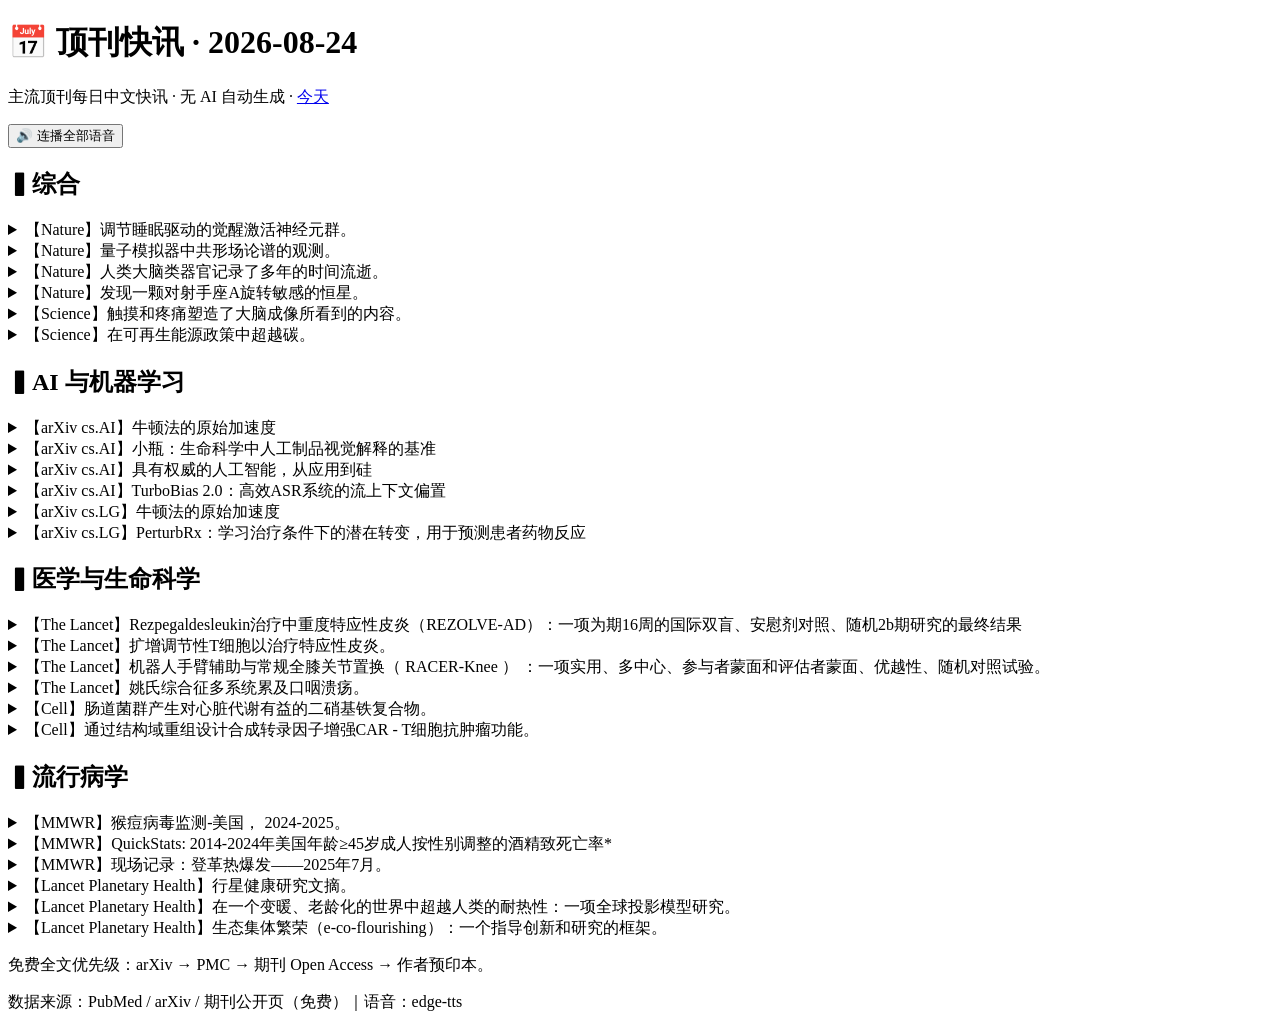
==== site/archive/2026-08-24.html @ e171ab95 "顶刊快讯 PWA：无 AI 自动生成器 + GitHub Actions 每日部署" ====
<!DOCTYPE html>
<html lang="zh-CN">
<head>
<meta charset="utf-8">
<meta name="viewport" content="width=device-width, initial-scale=1, viewport-fit=cover">
<title>顶刊快讯 · 2026-08-24</title>
<link rel="manifest" href="manifest.webmanifest">
<link rel="icon" href="icon-192.png">
<link rel="apple-touch-icon" href="icon-192.png">
<meta name="theme-color" content="#0f172a">
<link rel="stylesheet" href="styles.css">
</head>
<body>
<header>
<h1>📅 顶刊快讯 · 2026-08-24</h1>
<p class="sub">主流顶刊每日中文快讯 · 无 AI 自动生成 · <a href="index.html">今天</a></p>
<button id="playAll">🔊 连播全部语音</button>
</header>
<main>
<h2>▍综合</h2>
<details>
<summary>【Nature】调节睡眠驱动的觉醒激活神经元群。</summary>
<div class="body">
<p class="abs">长时间的清醒会增加睡眠动力，通常会通过增加睡眠来补偿</p>
<p class="link">原文：<a href="https://pubmed.ncbi.nlm.nih.gov/42618797/" target="_blank" rel="noopener">https://pubmed.ncbi.nlm.nih.gov/42618797/</a></p>
<audio controls preload="none" src="audio/1.mp3"></audio><button class="play" data-audio="audio/1.mp3">▶ 朗读本条</button>
</div>
</details>
<details>
<summary>【Nature】量子模拟器中共形场论谱的观测。</summary>
<div class="body">
<p class="abs">共形场理论（CFTs）在高能物理中占有重要地位</p>
<p class="link">原文：<a href="https://pubmed.ncbi.nlm.nih.gov/42618796/" target="_blank" rel="noopener">https://pubmed.ncbi.nlm.nih.gov/42618796/</a></p>
<audio controls preload="none" src="audio/2.mp3"></audio><button class="play" data-audio="audio/2.mp3">▶ 朗读本条</button>
</div>
</details>
<details>
<summary>【Nature】人类大脑类器官记录了多年的时间流逝。</summary>
<div class="body">
<p class="abs">人类大脑的发育和成熟经历了一段异常漫长的时间，跨度将近20年。控制人类出生后大脑发育的物种特异性方面的过程很难在动物模型中研究</p>
<p class="link">原文：<a href="https://pubmed.ncbi.nlm.nih.gov/42618795/" target="_blank" rel="noopener">https://pubmed.ncbi.nlm.nih.gov/42618795/</a></p>
<audio controls preload="none" src="audio/3.mp3"></audio><button class="play" data-audio="audio/3.mp3">▶ 朗读本条</button>
</div>
</details>
<details>
<summary>【Nature】发现一颗对射手座A旋转敏感的恒星。</summary>
<div class="body">
<p class="abs">射手座A * （ Sgr A * ）位于银河系中心，是最近的大质量黑洞</p>
<p class="link">原文：<a href="https://pubmed.ncbi.nlm.nih.gov/42618794/" target="_blank" rel="noopener">https://pubmed.ncbi.nlm.nih.gov/42618794/</a></p>
<audio controls preload="none" src="audio/4.mp3"></audio><button class="play" data-audio="audio/4.mp3">▶ 朗读本条</button>
</div>
</details>
<details>
<summary>【Science】触摸和疼痛塑造了大脑成像所看到的内容。</summary>
<div class="body">
<p class="abs">感官输入会影响不同的血管网络，影响脑部扫描的精度。</p>
<p class="link">原文：<a href="https://pubmed.ncbi.nlm.nih.gov/42623482/" target="_blank" rel="noopener">https://pubmed.ncbi.nlm.nih.gov/42623482/</a></p>
<audio controls preload="none" src="audio/5.mp3"></audio><button class="play" data-audio="audio/5.mp3">▶ 朗读本条</button>
</div>
</details>
<details>
<summary>【Science】在可再生能源政策中超越碳。</summary>
<div class="body">
<p class="abs">中国政策驱动的太阳能扩张表明，为什么气候政策评估应该考虑生物多样性的影响。</p>
<p class="link">原文：<a href="https://pubmed.ncbi.nlm.nih.gov/42623481/" target="_blank" rel="noopener">https://pubmed.ncbi.nlm.nih.gov/42623481/</a></p>
<audio controls preload="none" src="audio/6.mp3"></audio><button class="play" data-audio="audio/6.mp3">▶ 朗读本条</button>
</div>
</details>
<h2>▍AI 与机器学习</h2>
<details>
<summary>【arXiv cs.AI】牛顿法的原始加速度</summary>
<div class="body">
<p class="abs">提出了一种新的Lipschitz连续Hessian凸函数最小化的直接加速牛顿法。该算法只使用原始变量，每次迭代只执行一次线性求解。通过简单的预定参数选择，实现了函数残差的全局收敛速率为$O(1/k^3)$。据我们所知，这是该问题类实现此速率的第一个二阶方法，而每次迭代仅依赖一个线性系统解（不解决辅助非线性正则化子问题，如三次正则化，执行非线性参数搜索，或使用对偶超梯度修正）。我们的方法可以在保持快速全局速率的同时，使用非精确线性系统解算器以无hessian方式实现。我们通过布雷格曼进一步将我们的构造扩展到任意几何</p>
<p class="link">原文：<a href="https://arxiv.org/abs/2608.21359v1" target="_blank" rel="noopener">https://arxiv.org/abs/2608.21359v1</a></p>
<audio controls preload="none" src="audio/7.mp3"></audio><button class="play" data-audio="audio/7.mp3">▶ 朗读本条</button>
</div>
</details>
<details>
<summary>【arXiv cs.AI】小瓶：生命科学中人工制品视觉解释的基准</summary>
<div class="body">
<p class="abs">在专业的生命科学工作流程中，科学家通常会解释视觉工件（凝胶印迹、显微镜图像、质粒图、流式细胞仪图、分子结构等），以告知研究决策。我们介绍了VIALS，这是一个具有161个这样的解释任务的视觉问答基准，涵盖了生物技术行业中整个实验工作流程中检查的工件类型（而不是出版物和教科书中的抛光数字）。虽然前沿视觉语言模型现在可以流利地描述自然图像，但我们发现它们无法准确地解释这些科学图像，这反映了领域知识和特定领域视觉推理能力的局限性。相比之下，具有相关领域专业知识的科学家发现这些视觉解释任务很简单。不能类似地解释这些图像的人工智能将受到限制</p>
<p class="link">原文：<a href="https://arxiv.org/abs/2608.21357v1" target="_blank" rel="noopener">https://arxiv.org/abs/2608.21357v1</a></p>
<audio controls preload="none" src="audio/8.mp3"></audio><button class="play" data-audio="audio/8.mp3">▶ 朗读本条</button>
</div>
</details>
<details>
<summary>【arXiv cs.AI】具有权威的人工智能，从应用到硅</summary>
<div class="body">
<p class="abs">For sixty years, machine verification has been a major cost overhead, affordable only for exceptional artifacts. Here we report that generative AI inverts this relationship: at AI speed, machine verification is not only economical but essential to productivity --- it is the incorruptible referee that lets one person safely direct autonomous machine work at scale. In five weeks, one researcher on consumer AI subscriptions directed a small fleet of AI agents from application code, through a verified compiler and executive, to a RISC-V processor taped out on a community silicon shuttle; no proof passed through human review, and no RTL was written by a human. The working discipline --- the Salt method --- rests on a proof kernel no hallucinated proof can pass: mathematical claims travel between agents as kernel-checked artifacts, and human attention is reserved for statements, designs, and r</p>
<p class="link">原文：<a href="https://arxiv.org/abs/2608.21356v1" target="_blank" rel="noopener">https://arxiv.org/abs/2608.21356v1</a></p>
<audio controls preload="none" src="audio/9.mp3"></audio><button class="play" data-audio="audio/9.mp3">▶ 朗读本条</button>
</div>
</details>
<details>
<summary>【arXiv cs.AI】TurboBias 2.0：高效ASR系统的流上下文偏置</summary>
<div class="body">
<p class="abs">上下文化对于生产自动语音识别（ASR）系统至关重要，在这种系统中，必须在严格的延迟限制下准确识别用户提供的短语。尽管许多上下文偏置方法提高了识别精度，但它们通常不能满足现代生产ASR系统的实际需求：流推理、高效的批处理解码、用户特定的上下文列表和低运行时开销。我们提出了TurboBias 2.0，这是一个面向生产的框架，用于在基于传感器的ASR系统中进行有效的相位提升。该框架通过不区分大小写的增强图和逐流批处理解码扩展了gpu加速的TurboBias，允许批处理中的每个话语使用独立的上下文偏置配置。这可以为多个同时使用的用户提供个性化的上下文偏差，而无需共享或混合他们的上下文列表。的propo</p>
<p class="link">原文：<a href="https://arxiv.org/abs/2608.21343v1" target="_blank" rel="noopener">https://arxiv.org/abs/2608.21343v1</a></p>
<audio controls preload="none" src="audio/10.mp3"></audio><button class="play" data-audio="audio/10.mp3">▶ 朗读本条</button>
</div>
</details>
<details>
<summary>【arXiv cs.LG】牛顿法的原始加速度</summary>
<div class="body">
<p class="abs">提出了一种新的Lipschitz连续Hessian凸函数最小化的直接加速牛顿法。该算法只使用原始变量，每次迭代只执行一次线性求解。通过简单的预定参数选择，实现了函数残差的全局收敛速率为$O(1/k^3)$。据我们所知，这是该问题类实现此速率的第一个二阶方法，而每次迭代仅依赖一个线性系统解（不解决辅助非线性正则化子问题，如三次正则化，执行非线性参数搜索，或使用对偶超梯度修正）。我们的方法可以在保持快速全局速率的同时，使用非精确线性系统解算器以无hessian方式实现。我们通过布雷格曼进一步将我们的构造扩展到任意几何</p>
<p class="link">原文：<a href="https://arxiv.org/abs/2608.21359v1" target="_blank" rel="noopener">https://arxiv.org/abs/2608.21359v1</a></p>
<audio controls preload="none" src="audio/11.mp3"></audio><button class="play" data-audio="audio/11.mp3">▶ 朗读本条</button>
</div>
</details>
<details>
<summary>【arXiv cs.LG】PerturbRx：学习治疗条件下的潜在转变，用于预测患者药物反应</summary>
<div class="body">
<p class="abs">缺乏数据和肿瘤异质性限制了患者水平的癌症治疗反应预测。现有的方法通过预处理分子谱和药物表征来预测反应，而没有明确地模拟治疗下预期的分子变化。我们提出了PerturbRx，这是一个治疗条件表征学习框架，可以学习干预诱导的潜在转变，并将其用作患者-药物反应特征。PerturbRx从环境匹配但细胞不配对的对照和处理的单细胞群体中训练药物和剂量条件转换预测器，然后冻结并将预测器转移到预处理患者资料中，而无需治疗后测量。这种转变与患者和药物表征相结合，以预测反应。在TCGA和患者来源的异种移植物基准中，PerturbRx达到了最强的聚合率</p>
<p class="link">原文：<a href="https://arxiv.org/abs/2608.21349v1" target="_blank" rel="noopener">https://arxiv.org/abs/2608.21349v1</a></p>
<audio controls preload="none" src="audio/12.mp3"></audio><button class="play" data-audio="audio/12.mp3">▶ 朗读本条</button>
</div>
</details>
<h2>▍医学与生命科学</h2>
<details>
<summary>【The Lancet】Rezpegaldesleukin治疗中重度特应性皮炎（REZOLVE-AD）：一项为期16周的国际双盲、安慰剂对照、随机2b期研究的最终结果</summary>
<div class="body">
<p class="abs">Rezpegaldesleukin是一种白细胞介素-2受体激动剂，可选择性地扩展和增强调节性T细胞（Tregs）的功能，为自身免疫性和炎症性疾病（如特应性皮炎）提供了一种新的治疗方法。我们的目的是比较rezpegaldesleukin和安慰剂对未接受生物治疗的中度至重度特应性皮炎患者的疗效和安全性分析。REZOLVE-AD是一项2b期、随机、双盲、安慰剂对照研究，在10个国家（澳大利亚、保加利亚、加拿大、克罗地亚、捷克、德国、匈牙利、波兰、西班牙和美国）的107个社区研究中心或医院进行。符合条件的患者是在入组前至少12个月确诊患有特应性皮炎（美国皮肤病学会共识标准）的成年人（18岁或以上），并伴有中度至重度疾病活动</p>
<p class="link">原文：<a href="https://pubmed.ncbi.nlm.nih.gov/42628554/" target="_blank" rel="noopener">https://pubmed.ncbi.nlm.nih.gov/42628554/</a></p>
<audio controls preload="none" src="audio/13.mp3"></audio><button class="play" data-audio="audio/13.mp3">▶ 朗读本条</button>
</div>
</details>
<details>
<summary>【The Lancet】扩增调节性T细胞以治疗特应性皮炎。</summary>
<div class="body">

<p class="link">原文：<a href="https://pubmed.ncbi.nlm.nih.gov/42628553/" target="_blank" rel="noopener">https://pubmed.ncbi.nlm.nih.gov/42628553/</a></p>
<audio controls preload="none" src="audio/14.mp3"></audio><button class="play" data-audio="audio/14.mp3">▶ 朗读本条</button>
</div>
</details>
<details>
<summary>【The Lancet】机器人手臂辅助与常规全膝关节置换（ RACER-Knee ） ：一项实用、多中心、参与者蒙面和评估者蒙面、优越性、随机对照试验。</summary>
<div class="body">
<p class="abs">Robotic systems are being increasingly used to assist with total knee replacement (TKR). Whether robotic systems improve outcomes after TKR is uncertain. We aimed to ascertain the clinical efficacy and cost-effectiveness of the Mako robotic-arm system compared with conventional instruments for TKR. We conducted a participant-masked and assessor-masked pragmatic, superiority, randomised controlled trial at ten hospitals in Great Britain involving 33 surgeons. Patients with advanced knee osteoarthritis underwent TKR with conventional instruments (cTKR) or with the Mako robotic-arm-assisted system (rTKR). Key exclusion criteria were inflammatory arthropathy, previous fracture, or the need for complex implants. Participants were randomly assigned (1:1) through a remote computer system using minimisation by age, BMI, centre, surgeon, and primary knee compartment involved. Participants and ass</p>
<p class="link">原文：<a href="https://pubmed.ncbi.nlm.nih.gov/42624811/" target="_blank" rel="noopener">https://pubmed.ncbi.nlm.nih.gov/42624811/</a></p>
<audio controls preload="none" src="audio/15.mp3"></audio><button class="play" data-audio="audio/15.mp3">▶ 朗读本条</button>
</div>
</details>
<details>
<summary>【The Lancet】姚氏综合征多系统累及口咽溃疡。</summary>
<div class="body">

<p class="link">原文：<a href="https://pubmed.ncbi.nlm.nih.gov/42624807/" target="_blank" rel="noopener">https://pubmed.ncbi.nlm.nih.gov/42624807/</a></p>
<audio controls preload="none" src="audio/16.mp3"></audio><button class="play" data-audio="audio/16.mp3">▶ 朗读本条</button>
</div>
</details>
<details>
<summary>【Cell】肠道菌群产生对心脏代谢有益的二硝基铁复合物。</summary>
<div class="body">
<p class="abs">肠道细菌影响宿主生理，但其潜在机制尚不完全清楚。我们确定了肠道微生物将无机硝酸盐和非血红素铁转化为可移动的生物活性二硝基铁复合物（dnic）的途径，这些复合物分布在全身并影响宿主的代谢。电子顺磁共振检测常规而非无菌小鼠组织中的dnic。小鼠和人类的粪便以及大肠杆菌都能从硝酸盐和柠檬酸铁中产生dnic，而缺乏硝酸盐还原酶的突变体则不能。在西方饮食喂养的小鼠中，添加硝酸盐+柠檬酸铁或合成DNIC可增加组织DNIC水平并改善心脏代谢功能障碍。此外，在HepG2细胞和人肝细胞球状体中，DNIC可减少脂肪酸诱导的脂肪变性。DNIC的生物活性由Fe（NO）介导。</p>
<p class="link">原文：<a href="https://pubmed.ncbi.nlm.nih.gov/42617596/" target="_blank" rel="noopener">https://pubmed.ncbi.nlm.nih.gov/42617596/</a></p>
<audio controls preload="none" src="audio/17.mp3"></audio><button class="play" data-audio="audio/17.mp3">▶ 朗读本条</button>
</div>
</details>
<details>
<summary>【Cell】通过结构域重组设计合成转录因子增强CAR - T细胞抗肿瘤功能。</summary>
<div class="body">
<p class="abs">人类蛋白质编码基因是通过祖先基因的结构域重排而进化的。我们开发了一种可扩展的、进化指导的方法，从蛋白质家族的组成域组装新基因，称为DESynR（通过合成和重组的结构域工程）基因。在原代人T细胞中，DESynR激活蛋白-1 （AP-1）转录因子（TFs）在体外和体内抗肿瘤试验中的表现明显优于天然AP-1 TFs。DESynR AP-1 TFs诱导广泛的转录和表观遗传重编程，并建立非自然T细胞状态，优化耗竭、效应和细胞毒性功能以及持久性的特征——有时从不同的细胞类型中选择基因模块。重编程主要是由已建立的ap -1结合调控元件的差异调控驱动的，而不是唯一的结合。最后，我们筛选DESynR红母细胞tran</p>
<p class="link">原文：<a href="https://pubmed.ncbi.nlm.nih.gov/42617595/" target="_blank" rel="noopener">https://pubmed.ncbi.nlm.nih.gov/42617595/</a></p>
<audio controls preload="none" src="audio/18.mp3"></audio><button class="play" data-audio="audio/18.mp3">▶ 朗读本条</button>
</div>
</details>
<h2>▍流行病学</h2>
<details>
<summary>【MMWR】猴痘病毒监测-美国， 2024-2025。</summary>
<div class="body">
<p class="abs">Since the onset of a global outbreak of monkeypox virus (MPXV) infections in 2022, cases have declined substantially in the United States; however, ongoing low-level transmission has persisted. To assess trends in cases of MPXV infection in the United States during 2024-2025, investigators analyzed data from the One CDC Data Platform and the National Notifiable Diseases Surveillance System. In 2024, a total of 2,803 cases of MPXV infection were reported in the United States, including one travel-associated clade Ib case. In 2025, a total of 2,519 cases were reported, including 10 clade Ib cases. The number of reported cases of MPXV infection during September-October 2025 was double that during the same period in 2024, although cases returned to background levels by the end of December 2025. Demographic characteristics of patients with MPXV infections, including distributions by sex, race</p>
<p class="link">原文：<a href="https://pubmed.ncbi.nlm.nih.gov/42623297/" target="_blank" rel="noopener">https://pubmed.ncbi.nlm.nih.gov/42623297/</a></p>
<audio controls preload="none" src="audio/19.mp3"></audio><button class="play" data-audio="audio/19.mp3">▶ 朗读本条</button>
</div>
</details>
<details>
<summary>【MMWR】QuickStats: 2014-2024年美国年龄≥45岁成人按性别调整的酒精致死亡率*</summary>
<div class="body">

<p class="link">原文：<a href="https://pubmed.ncbi.nlm.nih.gov/42623290/" target="_blank" rel="noopener">https://pubmed.ncbi.nlm.nih.gov/42623290/</a></p>
<audio controls preload="none" src="audio/20.mp3"></audio><button class="play" data-audio="audio/20.mp3">▶ 朗读本条</button>
</div>
</details>
<details>
<summary>【MMWR】现场记录：登革热爆发——2025年7月。</summary>
<div class="body">

<p class="link">原文：<a href="https://pubmed.ncbi.nlm.nih.gov/42623287/" target="_blank" rel="noopener">https://pubmed.ncbi.nlm.nih.gov/42623287/</a></p>
<audio controls preload="none" src="audio/21.mp3"></audio><button class="play" data-audio="audio/21.mp3">▶ 朗读本条</button>
</div>
</details>
<details>
<summary>【Lancet Planetary Health】行星健康研究文摘。</summary>
<div class="body">

<p class="link">原文：<a href="https://pubmed.ncbi.nlm.nih.gov/42624812/" target="_blank" rel="noopener">https://pubmed.ncbi.nlm.nih.gov/42624812/</a></p>
<audio controls preload="none" src="audio/22.mp3"></audio><button class="play" data-audio="audio/22.mp3">▶ 朗读本条</button>
</div>
</details>
<details>
<summary>【Lancet Planetary Health】在一个变暖、老龄化的世界中超越人类的耐热性：一项全球投影模型研究。</summary>
<div class="body">
<p class="abs">在一个不断变暖的世界里，了解人类耐热极限将在何时、何地以及在多大程度上被突破变得越来越重要。以前的预测将健康年轻人的热量限制适用于所有年龄组，忽视了老年人更大的脆弱性。随着全球人口老龄化，这种疏忽可能会严重低估未来的高温风险。在这项研究中，我们的目的是研究年龄特异性耐热性在多大程度上改变了热极限超出的全球预测。我们将实验得出的年轻人（18-39岁）、中年人（40-59岁）和老年人（≥60岁）的热量限制与气候预测和年龄分层人口预测相结合，以评估在高于工业化前水平的1-4°C全球变暖下，这些限制可能在何处以及在多大程度上被打破。气候预测包括偏差校正</p>
<p class="link">原文：<a href="https://pubmed.ncbi.nlm.nih.gov/42607702/" target="_blank" rel="noopener">https://pubmed.ncbi.nlm.nih.gov/42607702/</a></p>
<audio controls preload="none" src="audio/23.mp3"></audio><button class="play" data-audio="audio/23.mp3">▶ 朗读本条</button>
</div>
</details>
<details>
<summary>【Lancet Planetary Health】生态集体繁荣（e-co-flourishing）：一个指导创新和研究的框架。</summary>
<div class="body">
<p class="abs">Converging ecological and social crises have exposed the limits of prevailing models of human progress, highlighting the need for more inclusive and interdisciplinary approaches to advancing wellbeing and flourishing across human and non-human life. In this Personal View, we propose an ecological-collective-flourishing (e-co-flourishing) approach, whereby one's own human flourishing is pursued along with that of natural ecosystems and their collective and individual constituents. We offer a heuristic translational framework that includes a methodological approach; guiding principles; and proposed programme theory in terms of hypothesised outcomes, pathways of change (mechanisms), key contextual factors (moderators), and intervention characteristics. This framework aims to bridge theory to real-world applications of e-co-flourishing interventions that are effective, scalable, and promote </p>
<p class="link">原文：<a href="https://pubmed.ncbi.nlm.nih.gov/42526478/" target="_blank" rel="noopener">https://pubmed.ncbi.nlm.nih.gov/42526478/</a></p>
<audio controls preload="none" src="audio/24.mp3"></audio><button class="play" data-audio="audio/24.mp3">▶ 朗读本条</button>
</div>
</details>

</main>
<footer>
<p>免费全文优先级：arXiv → PMC → 期刊 Open Access → 作者预印本。</p>
<p>数据来源：PubMed / arXiv / 期刊公开页（免费）｜语音：edge-tts</p>
</footer>
<script src="app.js"></script>
</body>
</html>
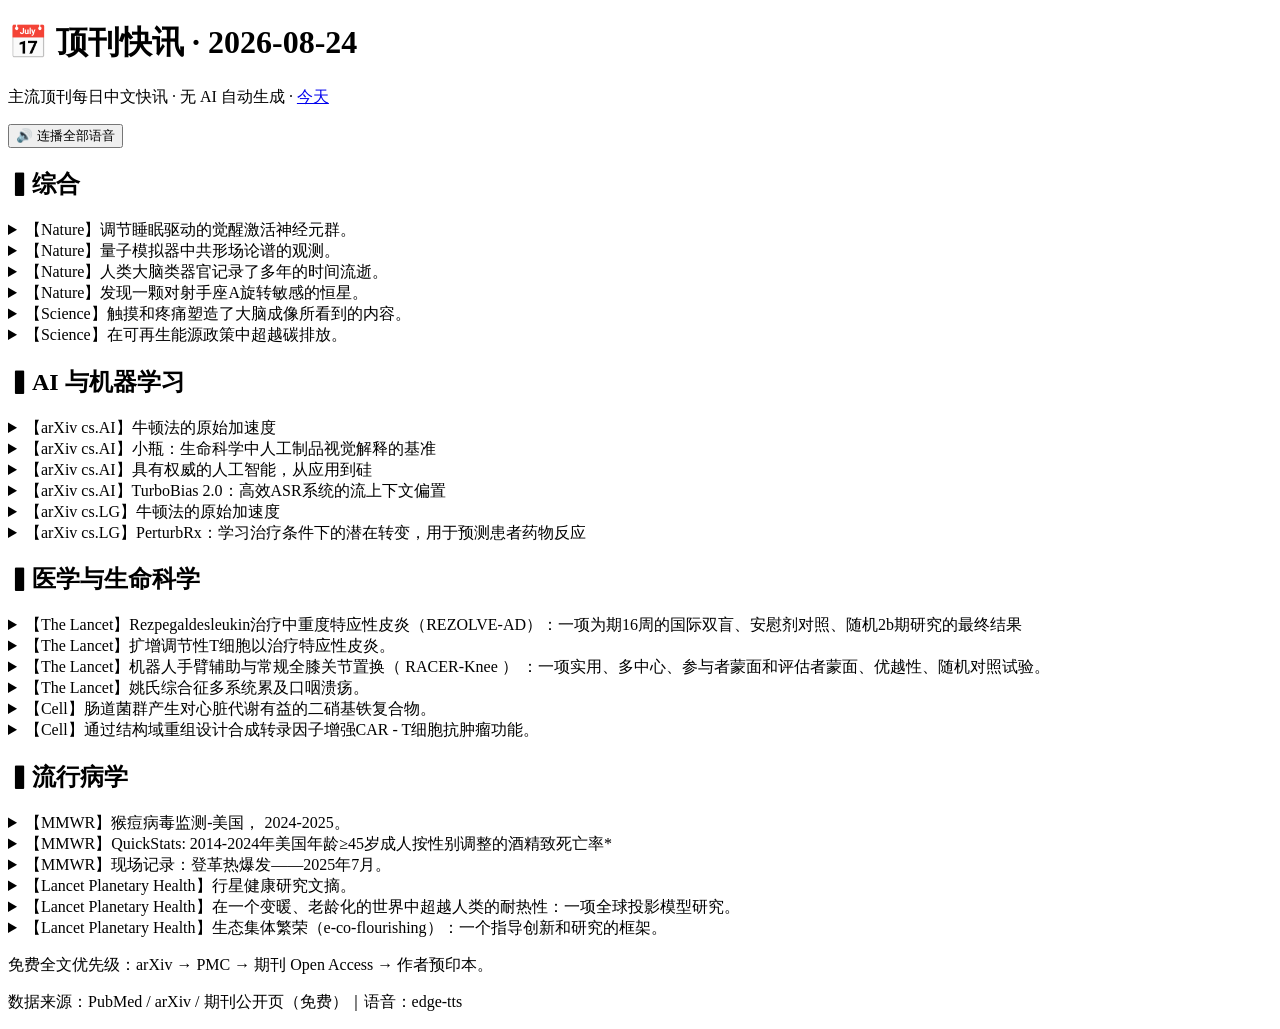
==== commit 7133448a: "修复：音频路径缺少日期子目录导致播放器 404；archive 页路径适配" ====
--- a/site/archive/2026-08-24.html
+++ b/site/archive/2026-08-24.html
@@ -13,7 +13,7 @@
 <body>
 <header>
 <h1>📅 顶刊快讯 · 2026-08-24</h1>
-<p class="sub">主流顶刊每日中文快讯 · 无 AI 自动生成 · <a href="index.html">今天</a></p>
+<p class="sub">主流顶刊每日中文快讯 · 无 AI 自动生成 · <a href="../index.html">今天</a></p>
 <button id="playAll">🔊 连播全部语音</button>
 </header>
 <main>
@@ -23,7 +23,7 @@
 <div class="body">
 <p class="abs">长时间的清醒会增加睡眠动力，通常会通过增加睡眠来补偿</p>
 <p class="link">原文：<a href="https://pubmed.ncbi.nlm.nih.gov/42618797/" target="_blank" rel="noopener">https://pubmed.ncbi.nlm.nih.gov/42618797/</a></p>
-<audio controls preload="none" src="audio/1.mp3"></audio><button class="play" data-audio="audio/1.mp3">▶ 朗读本条</button>
+<audio controls preload="none" src="../audio/2026-08-24/1.mp3"></audio><button class="play" data-audio="../audio/2026-08-24/1.mp3">▶ 朗读本条</button>
 </div>
 </details>
 <details>
@@ -31,7 +31,7 @@
 <div class="body">
 <p class="abs">共形场理论（CFTs）在高能物理中占有重要地位</p>
 <p class="link">原文：<a href="https://pubmed.ncbi.nlm.nih.gov/42618796/" target="_blank" rel="noopener">https://pubmed.ncbi.nlm.nih.gov/42618796/</a></p>
-<audio controls preload="none" src="audio/2.mp3"></audio><button class="play" data-audio="audio/2.mp3">▶ 朗读本条</button>
+<audio controls preload="none" src="../audio/2026-08-24/2.mp3"></audio><button class="play" data-audio="../audio/2026-08-24/2.mp3">▶ 朗读本条</button>
 </div>
 </details>
 <details>
@@ -39,7 +39,7 @@
 <div class="body">
 <p class="abs">人类大脑的发育和成熟经历了一段异常漫长的时间，跨度将近20年。控制人类出生后大脑发育的物种特异性方面的过程很难在动物模型中研究</p>
 <p class="link">原文：<a href="https://pubmed.ncbi.nlm.nih.gov/42618795/" target="_blank" rel="noopener">https://pubmed.ncbi.nlm.nih.gov/42618795/</a></p>
-<audio controls preload="none" src="audio/3.mp3"></audio><button class="play" data-audio="audio/3.mp3">▶ 朗读本条</button>
+<audio controls preload="none" src="../audio/2026-08-24/3.mp3"></audio><button class="play" data-audio="../audio/2026-08-24/3.mp3">▶ 朗读本条</button>
 </div>
 </details>
 <details>
@@ -47,7 +47,7 @@
 <div class="body">
 <p class="abs">射手座A * （ Sgr A * ）位于银河系中心，是最近的大质量黑洞</p>
 <p class="link">原文：<a href="https://pubmed.ncbi.nlm.nih.gov/42618794/" target="_blank" rel="noopener">https://pubmed.ncbi.nlm.nih.gov/42618794/</a></p>
-<audio controls preload="none" src="audio/4.mp3"></audio><button class="play" data-audio="audio/4.mp3">▶ 朗读本条</button>
+<audio controls preload="none" src="../audio/2026-08-24/4.mp3"></audio><button class="play" data-audio="../audio/2026-08-24/4.mp3">▶ 朗读本条</button>
 </div>
 </details>
 <details>
@@ -55,15 +55,15 @@
 <div class="body">
 <p class="abs">感官输入会影响不同的血管网络，影响脑部扫描的精度。</p>
 <p class="link">原文：<a href="https://pubmed.ncbi.nlm.nih.gov/42623482/" target="_blank" rel="noopener">https://pubmed.ncbi.nlm.nih.gov/42623482/</a></p>
-<audio controls preload="none" src="audio/5.mp3"></audio><button class="play" data-audio="audio/5.mp3">▶ 朗读本条</button>
-</div>
-</details>
-<details>
-<summary>【Science】在可再生能源政策中超越碳。</summary>
+<audio controls preload="none" src="../audio/2026-08-24/5.mp3"></audio><button class="play" data-audio="../audio/2026-08-24/5.mp3">▶ 朗读本条</button>
+</div>
+</details>
+<details>
+<summary>【Science】在可再生能源政策中超越碳排放。</summary>
 <div class="body">
 <p class="abs">中国政策驱动的太阳能扩张表明，为什么气候政策评估应该考虑生物多样性的影响。</p>
 <p class="link">原文：<a href="https://pubmed.ncbi.nlm.nih.gov/42623481/" target="_blank" rel="noopener">https://pubmed.ncbi.nlm.nih.gov/42623481/</a></p>
-<audio controls preload="none" src="audio/6.mp3"></audio><button class="play" data-audio="audio/6.mp3">▶ 朗读本条</button>
+<audio controls preload="none" src="../audio/2026-08-24/6.mp3"></audio><button class="play" data-audio="../audio/2026-08-24/6.mp3">▶ 朗读本条</button>
 </div>
 </details>
 <h2>▍AI 与机器学习</h2>
@@ -72,7 +72,7 @@
 <div class="body">
 <p class="abs">提出了一种新的Lipschitz连续Hessian凸函数最小化的直接加速牛顿法。该算法只使用原始变量，每次迭代只执行一次线性求解。通过简单的预定参数选择，实现了函数残差的全局收敛速率为$O(1/k^3)$。据我们所知，这是该问题类实现此速率的第一个二阶方法，而每次迭代仅依赖一个线性系统解（不解决辅助非线性正则化子问题，如三次正则化，执行非线性参数搜索，或使用对偶超梯度修正）。我们的方法可以在保持快速全局速率的同时，使用非精确线性系统解算器以无hessian方式实现。我们通过布雷格曼进一步将我们的构造扩展到任意几何</p>
 <p class="link">原文：<a href="https://arxiv.org/abs/2608.21359v1" target="_blank" rel="noopener">https://arxiv.org/abs/2608.21359v1</a></p>
-<audio controls preload="none" src="audio/7.mp3"></audio><button class="play" data-audio="audio/7.mp3">▶ 朗读本条</button>
+<audio controls preload="none" src="../audio/2026-08-24/7.mp3"></audio><button class="play" data-audio="../audio/2026-08-24/7.mp3">▶ 朗读本条</button>
 </div>
 </details>
 <details>
@@ -80,7 +80,7 @@
 <div class="body">
 <p class="abs">在专业的生命科学工作流程中，科学家通常会解释视觉工件（凝胶印迹、显微镜图像、质粒图、流式细胞仪图、分子结构等），以告知研究决策。我们介绍了VIALS，这是一个具有161个这样的解释任务的视觉问答基准，涵盖了生物技术行业中整个实验工作流程中检查的工件类型（而不是出版物和教科书中的抛光数字）。虽然前沿视觉语言模型现在可以流利地描述自然图像，但我们发现它们无法准确地解释这些科学图像，这反映了领域知识和特定领域视觉推理能力的局限性。相比之下，具有相关领域专业知识的科学家发现这些视觉解释任务很简单。不能类似地解释这些图像的人工智能将受到限制</p>
 <p class="link">原文：<a href="https://arxiv.org/abs/2608.21357v1" target="_blank" rel="noopener">https://arxiv.org/abs/2608.21357v1</a></p>
-<audio controls preload="none" src="audio/8.mp3"></audio><button class="play" data-audio="audio/8.mp3">▶ 朗读本条</button>
+<audio controls preload="none" src="../audio/2026-08-24/8.mp3"></audio><button class="play" data-audio="../audio/2026-08-24/8.mp3">▶ 朗读本条</button>
 </div>
 </details>
 <details>
@@ -88,7 +88,7 @@
 <div class="body">
 <p class="abs">For sixty years, machine verification has been a major cost overhead, affordable only for exceptional artifacts. Here we report that generative AI inverts this relationship: at AI speed, machine verification is not only economical but essential to productivity --- it is the incorruptible referee that lets one person safely direct autonomous machine work at scale. In five weeks, one researcher on consumer AI subscriptions directed a small fleet of AI agents from application code, through a verified compiler and executive, to a RISC-V processor taped out on a community silicon shuttle; no proof passed through human review, and no RTL was written by a human. The working discipline --- the Salt method --- rests on a proof kernel no hallucinated proof can pass: mathematical claims travel between agents as kernel-checked artifacts, and human attention is reserved for statements, designs, and r</p>
 <p class="link">原文：<a href="https://arxiv.org/abs/2608.21356v1" target="_blank" rel="noopener">https://arxiv.org/abs/2608.21356v1</a></p>
-<audio controls preload="none" src="audio/9.mp3"></audio><button class="play" data-audio="audio/9.mp3">▶ 朗读本条</button>
+<audio controls preload="none" src="../audio/2026-08-24/9.mp3"></audio><button class="play" data-audio="../audio/2026-08-24/9.mp3">▶ 朗读本条</button>
 </div>
 </details>
 <details>
@@ -96,7 +96,7 @@
 <div class="body">
 <p class="abs">上下文化对于生产自动语音识别（ASR）系统至关重要，在这种系统中，必须在严格的延迟限制下准确识别用户提供的短语。尽管许多上下文偏置方法提高了识别精度，但它们通常不能满足现代生产ASR系统的实际需求：流推理、高效的批处理解码、用户特定的上下文列表和低运行时开销。我们提出了TurboBias 2.0，这是一个面向生产的框架，用于在基于传感器的ASR系统中进行有效的相位提升。该框架通过不区分大小写的增强图和逐流批处理解码扩展了gpu加速的TurboBias，允许批处理中的每个话语使用独立的上下文偏置配置。这可以为多个同时使用的用户提供个性化的上下文偏差，而无需共享或混合他们的上下文列表。的propo</p>
 <p class="link">原文：<a href="https://arxiv.org/abs/2608.21343v1" target="_blank" rel="noopener">https://arxiv.org/abs/2608.21343v1</a></p>
-<audio controls preload="none" src="audio/10.mp3"></audio><button class="play" data-audio="audio/10.mp3">▶ 朗读本条</button>
+<audio controls preload="none" src="../audio/2026-08-24/10.mp3"></audio><button class="play" data-audio="../audio/2026-08-24/10.mp3">▶ 朗读本条</button>
 </div>
 </details>
 <details>
@@ -104,7 +104,7 @@
 <div class="body">
 <p class="abs">提出了一种新的Lipschitz连续Hessian凸函数最小化的直接加速牛顿法。该算法只使用原始变量，每次迭代只执行一次线性求解。通过简单的预定参数选择，实现了函数残差的全局收敛速率为$O(1/k^3)$。据我们所知，这是该问题类实现此速率的第一个二阶方法，而每次迭代仅依赖一个线性系统解（不解决辅助非线性正则化子问题，如三次正则化，执行非线性参数搜索，或使用对偶超梯度修正）。我们的方法可以在保持快速全局速率的同时，使用非精确线性系统解算器以无hessian方式实现。我们通过布雷格曼进一步将我们的构造扩展到任意几何</p>
 <p class="link">原文：<a href="https://arxiv.org/abs/2608.21359v1" target="_blank" rel="noopener">https://arxiv.org/abs/2608.21359v1</a></p>
-<audio controls preload="none" src="audio/11.mp3"></audio><button class="play" data-audio="audio/11.mp3">▶ 朗读本条</button>
+<audio controls preload="none" src="../audio/2026-08-24/11.mp3"></audio><button class="play" data-audio="../audio/2026-08-24/11.mp3">▶ 朗读本条</button>
 </div>
 </details>
 <details>
@@ -112,7 +112,7 @@
 <div class="body">
 <p class="abs">缺乏数据和肿瘤异质性限制了患者水平的癌症治疗反应预测。现有的方法通过预处理分子谱和药物表征来预测反应，而没有明确地模拟治疗下预期的分子变化。我们提出了PerturbRx，这是一个治疗条件表征学习框架，可以学习干预诱导的潜在转变，并将其用作患者-药物反应特征。PerturbRx从环境匹配但细胞不配对的对照和处理的单细胞群体中训练药物和剂量条件转换预测器，然后冻结并将预测器转移到预处理患者资料中，而无需治疗后测量。这种转变与患者和药物表征相结合，以预测反应。在TCGA和患者来源的异种移植物基准中，PerturbRx达到了最强的聚合率</p>
 <p class="link">原文：<a href="https://arxiv.org/abs/2608.21349v1" target="_blank" rel="noopener">https://arxiv.org/abs/2608.21349v1</a></p>
-<audio controls preload="none" src="audio/12.mp3"></audio><button class="play" data-audio="audio/12.mp3">▶ 朗读本条</button>
+<audio controls preload="none" src="../audio/2026-08-24/12.mp3"></audio><button class="play" data-audio="../audio/2026-08-24/12.mp3">▶ 朗读本条</button>
 </div>
 </details>
 <h2>▍医学与生命科学</h2>
@@ -121,7 +121,7 @@
 <div class="body">
 <p class="abs">Rezpegaldesleukin是一种白细胞介素-2受体激动剂，可选择性地扩展和增强调节性T细胞（Tregs）的功能，为自身免疫性和炎症性疾病（如特应性皮炎）提供了一种新的治疗方法。我们的目的是比较rezpegaldesleukin和安慰剂对未接受生物治疗的中度至重度特应性皮炎患者的疗效和安全性分析。REZOLVE-AD是一项2b期、随机、双盲、安慰剂对照研究，在10个国家（澳大利亚、保加利亚、加拿大、克罗地亚、捷克、德国、匈牙利、波兰、西班牙和美国）的107个社区研究中心或医院进行。符合条件的患者是在入组前至少12个月确诊患有特应性皮炎（美国皮肤病学会共识标准）的成年人（18岁或以上），并伴有中度至重度疾病活动</p>
 <p class="link">原文：<a href="https://pubmed.ncbi.nlm.nih.gov/42628554/" target="_blank" rel="noopener">https://pubmed.ncbi.nlm.nih.gov/42628554/</a></p>
-<audio controls preload="none" src="audio/13.mp3"></audio><button class="play" data-audio="audio/13.mp3">▶ 朗读本条</button>
+<audio controls preload="none" src="../audio/2026-08-24/13.mp3"></audio><button class="play" data-audio="../audio/2026-08-24/13.mp3">▶ 朗读本条</button>
 </div>
 </details>
 <details>
@@ -129,7 +129,7 @@
 <div class="body">
 
 <p class="link">原文：<a href="https://pubmed.ncbi.nlm.nih.gov/42628553/" target="_blank" rel="noopener">https://pubmed.ncbi.nlm.nih.gov/42628553/</a></p>
-<audio controls preload="none" src="audio/14.mp3"></audio><button class="play" data-audio="audio/14.mp3">▶ 朗读本条</button>
+<audio controls preload="none" src="../audio/2026-08-24/14.mp3"></audio><button class="play" data-audio="../audio/2026-08-24/14.mp3">▶ 朗读本条</button>
 </div>
 </details>
 <details>
@@ -137,7 +137,7 @@
 <div class="body">
 <p class="abs">Robotic systems are being increasingly used to assist with total knee replacement (TKR). Whether robotic systems improve outcomes after TKR is uncertain. We aimed to ascertain the clinical efficacy and cost-effectiveness of the Mako robotic-arm system compared with conventional instruments for TKR. We conducted a participant-masked and assessor-masked pragmatic, superiority, randomised controlled trial at ten hospitals in Great Britain involving 33 surgeons. Patients with advanced knee osteoarthritis underwent TKR with conventional instruments (cTKR) or with the Mako robotic-arm-assisted system (rTKR). Key exclusion criteria were inflammatory arthropathy, previous fracture, or the need for complex implants. Participants were randomly assigned (1:1) through a remote computer system using minimisation by age, BMI, centre, surgeon, and primary knee compartment involved. Participants and ass</p>
 <p class="link">原文：<a href="https://pubmed.ncbi.nlm.nih.gov/42624811/" target="_blank" rel="noopener">https://pubmed.ncbi.nlm.nih.gov/42624811/</a></p>
-<audio controls preload="none" src="audio/15.mp3"></audio><button class="play" data-audio="audio/15.mp3">▶ 朗读本条</button>
+<audio controls preload="none" src="../audio/2026-08-24/15.mp3"></audio><button class="play" data-audio="../audio/2026-08-24/15.mp3">▶ 朗读本条</button>
 </div>
 </details>
 <details>
@@ -145,7 +145,7 @@
 <div class="body">
 
 <p class="link">原文：<a href="https://pubmed.ncbi.nlm.nih.gov/42624807/" target="_blank" rel="noopener">https://pubmed.ncbi.nlm.nih.gov/42624807/</a></p>
-<audio controls preload="none" src="audio/16.mp3"></audio><button class="play" data-audio="audio/16.mp3">▶ 朗读本条</button>
+<audio controls preload="none" src="../audio/2026-08-24/16.mp3"></audio><button class="play" data-audio="../audio/2026-08-24/16.mp3">▶ 朗读本条</button>
 </div>
 </details>
 <details>
@@ -153,7 +153,7 @@
 <div class="body">
 <p class="abs">肠道细菌影响宿主生理，但其潜在机制尚不完全清楚。我们确定了肠道微生物将无机硝酸盐和非血红素铁转化为可移动的生物活性二硝基铁复合物（dnic）的途径，这些复合物分布在全身并影响宿主的代谢。电子顺磁共振检测常规而非无菌小鼠组织中的dnic。小鼠和人类的粪便以及大肠杆菌都能从硝酸盐和柠檬酸铁中产生dnic，而缺乏硝酸盐还原酶的突变体则不能。在西方饮食喂养的小鼠中，添加硝酸盐+柠檬酸铁或合成DNIC可增加组织DNIC水平并改善心脏代谢功能障碍。此外，在HepG2细胞和人肝细胞球状体中，DNIC可减少脂肪酸诱导的脂肪变性。DNIC的生物活性由Fe（NO）介导。</p>
 <p class="link">原文：<a href="https://pubmed.ncbi.nlm.nih.gov/42617596/" target="_blank" rel="noopener">https://pubmed.ncbi.nlm.nih.gov/42617596/</a></p>
-<audio controls preload="none" src="audio/17.mp3"></audio><button class="play" data-audio="audio/17.mp3">▶ 朗读本条</button>
+<audio controls preload="none" src="../audio/2026-08-24/17.mp3"></audio><button class="play" data-audio="../audio/2026-08-24/17.mp3">▶ 朗读本条</button>
 </div>
 </details>
 <details>
@@ -161,7 +161,7 @@
 <div class="body">
 <p class="abs">人类蛋白质编码基因是通过祖先基因的结构域重排而进化的。我们开发了一种可扩展的、进化指导的方法，从蛋白质家族的组成域组装新基因，称为DESynR（通过合成和重组的结构域工程）基因。在原代人T细胞中，DESynR激活蛋白-1 （AP-1）转录因子（TFs）在体外和体内抗肿瘤试验中的表现明显优于天然AP-1 TFs。DESynR AP-1 TFs诱导广泛的转录和表观遗传重编程，并建立非自然T细胞状态，优化耗竭、效应和细胞毒性功能以及持久性的特征——有时从不同的细胞类型中选择基因模块。重编程主要是由已建立的ap -1结合调控元件的差异调控驱动的，而不是唯一的结合。最后，我们筛选DESynR红母细胞tran</p>
 <p class="link">原文：<a href="https://pubmed.ncbi.nlm.nih.gov/42617595/" target="_blank" rel="noopener">https://pubmed.ncbi.nlm.nih.gov/42617595/</a></p>
-<audio controls preload="none" src="audio/18.mp3"></audio><button class="play" data-audio="audio/18.mp3">▶ 朗读本条</button>
+<audio controls preload="none" src="../audio/2026-08-24/18.mp3"></audio><button class="play" data-audio="../audio/2026-08-24/18.mp3">▶ 朗读本条</button>
 </div>
 </details>
 <h2>▍流行病学</h2>
@@ -170,7 +170,7 @@
 <div class="body">
 <p class="abs">Since the onset of a global outbreak of monkeypox virus (MPXV) infections in 2022, cases have declined substantially in the United States; however, ongoing low-level transmission has persisted. To assess trends in cases of MPXV infection in the United States during 2024-2025, investigators analyzed data from the One CDC Data Platform and the National Notifiable Diseases Surveillance System. In 2024, a total of 2,803 cases of MPXV infection were reported in the United States, including one travel-associated clade Ib case. In 2025, a total of 2,519 cases were reported, including 10 clade Ib cases. The number of reported cases of MPXV infection during September-October 2025 was double that during the same period in 2024, although cases returned to background levels by the end of December 2025. Demographic characteristics of patients with MPXV infections, including distributions by sex, race</p>
 <p class="link">原文：<a href="https://pubmed.ncbi.nlm.nih.gov/42623297/" target="_blank" rel="noopener">https://pubmed.ncbi.nlm.nih.gov/42623297/</a></p>
-<audio controls preload="none" src="audio/19.mp3"></audio><button class="play" data-audio="audio/19.mp3">▶ 朗读本条</button>
+<audio controls preload="none" src="../audio/2026-08-24/19.mp3"></audio><button class="play" data-audio="../audio/2026-08-24/19.mp3">▶ 朗读本条</button>
 </div>
 </details>
 <details>
@@ -178,7 +178,7 @@
 <div class="body">
 
 <p class="link">原文：<a href="https://pubmed.ncbi.nlm.nih.gov/42623290/" target="_blank" rel="noopener">https://pubmed.ncbi.nlm.nih.gov/42623290/</a></p>
-<audio controls preload="none" src="audio/20.mp3"></audio><button class="play" data-audio="audio/20.mp3">▶ 朗读本条</button>
+<audio controls preload="none" src="../audio/2026-08-24/20.mp3"></audio><button class="play" data-audio="../audio/2026-08-24/20.mp3">▶ 朗读本条</button>
 </div>
 </details>
 <details>
@@ -186,7 +186,7 @@
 <div class="body">
 
 <p class="link">原文：<a href="https://pubmed.ncbi.nlm.nih.gov/42623287/" target="_blank" rel="noopener">https://pubmed.ncbi.nlm.nih.gov/42623287/</a></p>
-<audio controls preload="none" src="audio/21.mp3"></audio><button class="play" data-audio="audio/21.mp3">▶ 朗读本条</button>
+<audio controls preload="none" src="../audio/2026-08-24/21.mp3"></audio><button class="play" data-audio="../audio/2026-08-24/21.mp3">▶ 朗读本条</button>
 </div>
 </details>
 <details>
@@ -194,7 +194,7 @@
 <div class="body">
 
 <p class="link">原文：<a href="https://pubmed.ncbi.nlm.nih.gov/42624812/" target="_blank" rel="noopener">https://pubmed.ncbi.nlm.nih.gov/42624812/</a></p>
-<audio controls preload="none" src="audio/22.mp3"></audio><button class="play" data-audio="audio/22.mp3">▶ 朗读本条</button>
+<audio controls preload="none" src="../audio/2026-08-24/22.mp3"></audio><button class="play" data-audio="../audio/2026-08-24/22.mp3">▶ 朗读本条</button>
 </div>
 </details>
 <details>
@@ -202,7 +202,7 @@
 <div class="body">
 <p class="abs">在一个不断变暖的世界里，了解人类耐热极限将在何时、何地以及在多大程度上被突破变得越来越重要。以前的预测将健康年轻人的热量限制适用于所有年龄组，忽视了老年人更大的脆弱性。随着全球人口老龄化，这种疏忽可能会严重低估未来的高温风险。在这项研究中，我们的目的是研究年龄特异性耐热性在多大程度上改变了热极限超出的全球预测。我们将实验得出的年轻人（18-39岁）、中年人（40-59岁）和老年人（≥60岁）的热量限制与气候预测和年龄分层人口预测相结合，以评估在高于工业化前水平的1-4°C全球变暖下，这些限制可能在何处以及在多大程度上被打破。气候预测包括偏差校正</p>
 <p class="link">原文：<a href="https://pubmed.ncbi.nlm.nih.gov/42607702/" target="_blank" rel="noopener">https://pubmed.ncbi.nlm.nih.gov/42607702/</a></p>
-<audio controls preload="none" src="audio/23.mp3"></audio><button class="play" data-audio="audio/23.mp3">▶ 朗读本条</button>
+<audio controls preload="none" src="../audio/2026-08-24/23.mp3"></audio><button class="play" data-audio="../audio/2026-08-24/23.mp3">▶ 朗读本条</button>
 </div>
 </details>
 <details>
@@ -210,7 +210,7 @@
 <div class="body">
 <p class="abs">Converging ecological and social crises have exposed the limits of prevailing models of human progress, highlighting the need for more inclusive and interdisciplinary approaches to advancing wellbeing and flourishing across human and non-human life. In this Personal View, we propose an ecological-collective-flourishing (e-co-flourishing) approach, whereby one's own human flourishing is pursued along with that of natural ecosystems and their collective and individual constituents. We offer a heuristic translational framework that includes a methodological approach; guiding principles; and proposed programme theory in terms of hypothesised outcomes, pathways of change (mechanisms), key contextual factors (moderators), and intervention characteristics. This framework aims to bridge theory to real-world applications of e-co-flourishing interventions that are effective, scalable, and promote </p>
 <p class="link">原文：<a href="https://pubmed.ncbi.nlm.nih.gov/42526478/" target="_blank" rel="noopener">https://pubmed.ncbi.nlm.nih.gov/42526478/</a></p>
-<audio controls preload="none" src="audio/24.mp3"></audio><button class="play" data-audio="audio/24.mp3">▶ 朗读本条</button>
+<audio controls preload="none" src="../audio/2026-08-24/24.mp3"></audio><button class="play" data-audio="../audio/2026-08-24/24.mp3">▶ 朗读本条</button>
 </div>
 </details>
 
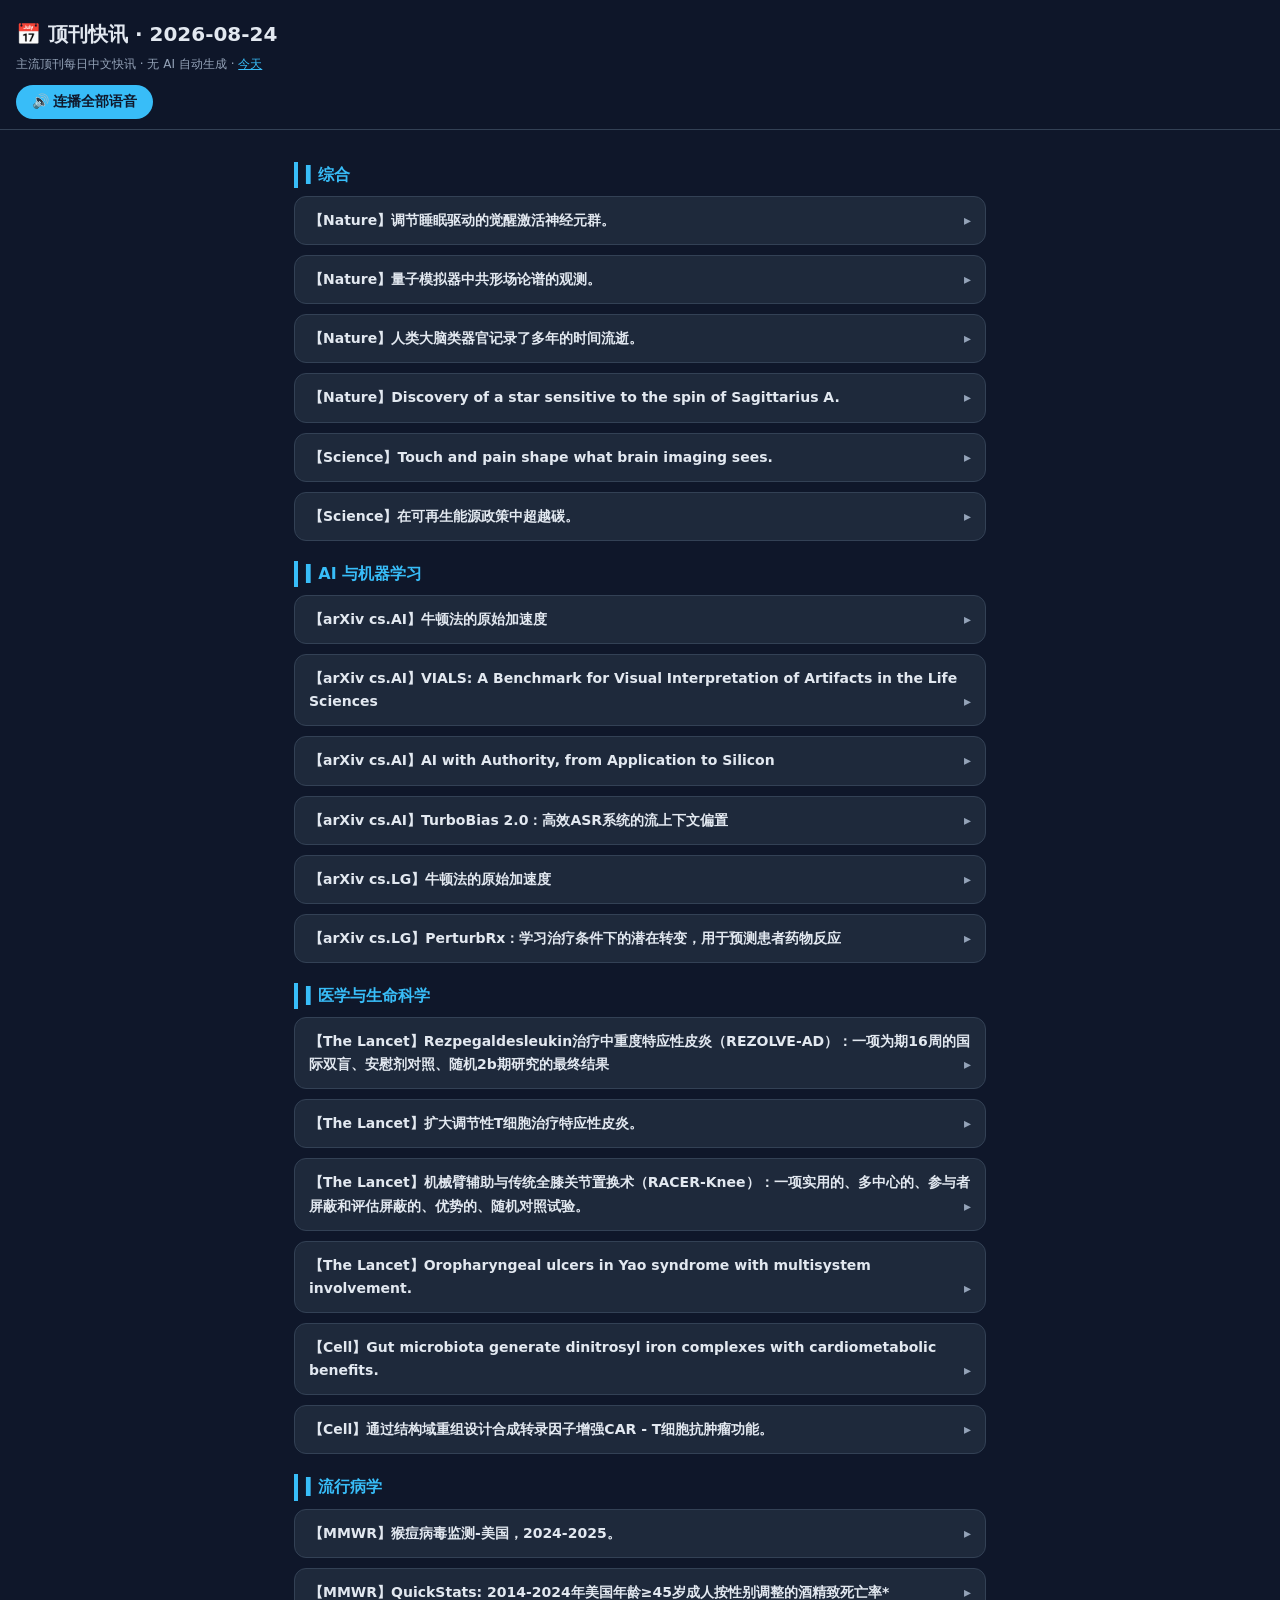
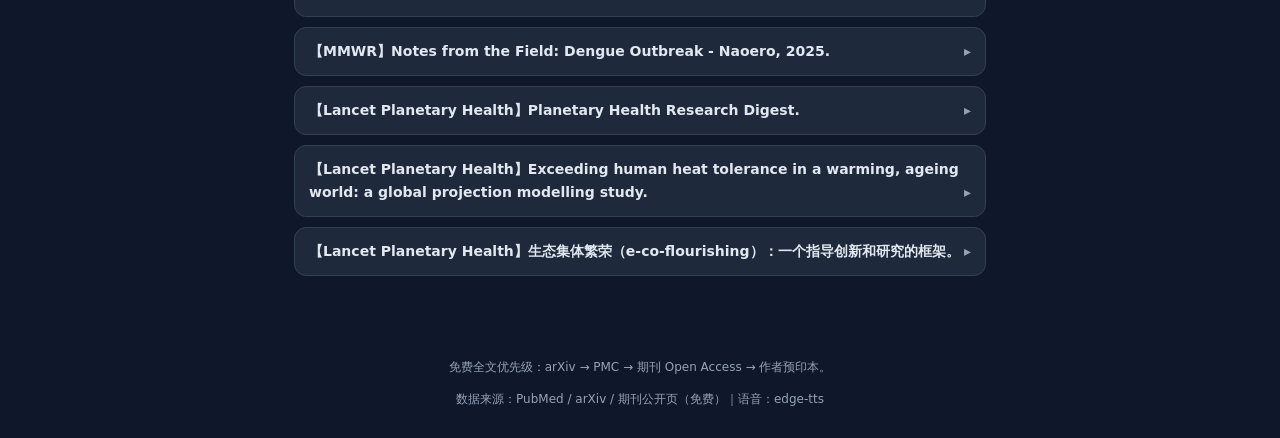
==== commit b69ae9e2: "修复：归档页样式/脚本相对路径" ====
--- a/site/archive/2026-08-24.html
+++ b/site/archive/2026-08-24.html
@@ -4,11 +4,11 @@
 <meta charset="utf-8">
 <meta name="viewport" content="width=device-width, initial-scale=1, viewport-fit=cover">
 <title>顶刊快讯 · 2026-08-24</title>
-<link rel="manifest" href="manifest.webmanifest">
-<link rel="icon" href="icon-192.png">
-<link rel="apple-touch-icon" href="icon-192.png">
+<link rel="manifest" href="../manifest.webmanifest">
+<link rel="icon" href="../icon-192.png">
+<link rel="apple-touch-icon" href="../icon-192.png">
 <meta name="theme-color" content="#0f172a">
-<link rel="stylesheet" href="styles.css">
+<link rel="stylesheet" href="../styles.css">
 </head>
 <body>
 <header>
@@ -43,23 +43,23 @@
 </div>
 </details>
 <details>
-<summary>【Nature】发现一颗对射手座A旋转敏感的恒星。</summary>
-<div class="body">
-<p class="abs">射手座A * （ Sgr A * ）位于银河系中心，是最近的大质量黑洞</p>
+<summary>【Nature】Discovery of a star sensitive to the spin of Sagittarius A.</summary>
+<div class="body">
+<p class="abs">Residing in the centre of the Milky Way, Sagittarius A* (Sgr A*) is the closest massive black hole</p>
 <p class="link">原文：<a href="https://pubmed.ncbi.nlm.nih.gov/42618794/" target="_blank" rel="noopener">https://pubmed.ncbi.nlm.nih.gov/42618794/</a></p>
 <audio controls preload="none" src="../audio/2026-08-24/4.mp3"></audio><button class="play" data-audio="../audio/2026-08-24/4.mp3">▶ 朗读本条</button>
 </div>
 </details>
 <details>
-<summary>【Science】触摸和疼痛塑造了大脑成像所看到的内容。</summary>
-<div class="body">
-<p class="abs">感官输入会影响不同的血管网络，影响脑部扫描的精度。</p>
+<summary>【Science】Touch and pain shape what brain imaging sees.</summary>
+<div class="body">
+<p class="abs">Sensory inputs influence different blood vessel networks, affecting the precision of brain scans.</p>
 <p class="link">原文：<a href="https://pubmed.ncbi.nlm.nih.gov/42623482/" target="_blank" rel="noopener">https://pubmed.ncbi.nlm.nih.gov/42623482/</a></p>
 <audio controls preload="none" src="../audio/2026-08-24/5.mp3"></audio><button class="play" data-audio="../audio/2026-08-24/5.mp3">▶ 朗读本条</button>
 </div>
 </details>
 <details>
-<summary>【Science】在可再生能源政策中超越碳排放。</summary>
+<summary>【Science】在可再生能源政策中超越碳。</summary>
 <div class="body">
 <p class="abs">中国政策驱动的太阳能扩张表明，为什么气候政策评估应该考虑生物多样性的影响。</p>
 <p class="link">原文：<a href="https://pubmed.ncbi.nlm.nih.gov/42623481/" target="_blank" rel="noopener">https://pubmed.ncbi.nlm.nih.gov/42623481/</a></p>
@@ -70,23 +70,23 @@
 <details>
 <summary>【arXiv cs.AI】牛顿法的原始加速度</summary>
 <div class="body">
-<p class="abs">提出了一种新的Lipschitz连续Hessian凸函数最小化的直接加速牛顿法。该算法只使用原始变量，每次迭代只执行一次线性求解。通过简单的预定参数选择，实现了函数残差的全局收敛速率为$O(1/k^3)$。据我们所知，这是该问题类实现此速率的第一个二阶方法，而每次迭代仅依赖一个线性系统解（不解决辅助非线性正则化子问题，如三次正则化，执行非线性参数搜索，或使用对偶超梯度修正）。我们的方法可以在保持快速全局速率的同时，使用非精确线性系统解算器以无hessian方式实现。我们通过布雷格曼进一步将我们的构造扩展到任意几何</p>
+<p class="abs">We develop a new direct accelerated Newton method for minimizing convex functions with Lipschitz continuous Hessian. The algorithm uses only primal variables and performs just one linear solve per iteration. With a simple predetermined choice of parameters, it achieves the global convergence rate of $O(1/k^3)$ in terms of the functional residual. To the best of our knowledge, this is the first second-order method for this problem class attaining this rate while relying solely on one linear system solve per iteration (without solving auxiliary nonlinear regularized subproblems, such as cubic regularization, performing nonlinear parameter searches, or using dual extragradient corrections). Our method can be implemented in a Hessian-free way, using an inexact linear system solver, while preserving the fast global rate. We further extend our construction to arbitrary geometry through Bregman</p>
 <p class="link">原文：<a href="https://arxiv.org/abs/2608.21359v1" target="_blank" rel="noopener">https://arxiv.org/abs/2608.21359v1</a></p>
 <audio controls preload="none" src="../audio/2026-08-24/7.mp3"></audio><button class="play" data-audio="../audio/2026-08-24/7.mp3">▶ 朗读本条</button>
 </div>
 </details>
 <details>
-<summary>【arXiv cs.AI】小瓶：生命科学中人工制品视觉解释的基准</summary>
-<div class="body">
-<p class="abs">在专业的生命科学工作流程中，科学家通常会解释视觉工件（凝胶印迹、显微镜图像、质粒图、流式细胞仪图、分子结构等），以告知研究决策。我们介绍了VIALS，这是一个具有161个这样的解释任务的视觉问答基准，涵盖了生物技术行业中整个实验工作流程中检查的工件类型（而不是出版物和教科书中的抛光数字）。虽然前沿视觉语言模型现在可以流利地描述自然图像，但我们发现它们无法准确地解释这些科学图像，这反映了领域知识和特定领域视觉推理能力的局限性。相比之下，具有相关领域专业知识的科学家发现这些视觉解释任务很简单。不能类似地解释这些图像的人工智能将受到限制</p>
+<summary>【arXiv cs.AI】VIALS: A Benchmark for Visual Interpretation of Artifacts in the Life Sciences</summary>
+<div class="body">
+<p class="abs">In professional life sciences workflows, scientists routinely interpret visual artifacts (gel blots, microscopy images, plasmid maps, flow cytometry plots, molecular structures, ...) to inform research decisions. We introduce VIALS, a visual question-answering benchmark with 161 such interpretation tasks, spanning the types of artifacts examined throughout experimental workflows in the biotech industry (rather than polished figures from publications and textbooks). While frontier vision-language models can now fluently describe natural images, we find that they are unable to accurately interpret these scientific images, reflecting limitations in domain knowledge and domain-specific visual reasoning capabilities. In contrast, scientists with relevant domain expertise find these visual interpretation tasks straightforward. AI that cannot similarly interpret such images will have limited ut</p>
 <p class="link">原文：<a href="https://arxiv.org/abs/2608.21357v1" target="_blank" rel="noopener">https://arxiv.org/abs/2608.21357v1</a></p>
 <audio controls preload="none" src="../audio/2026-08-24/8.mp3"></audio><button class="play" data-audio="../audio/2026-08-24/8.mp3">▶ 朗读本条</button>
 </div>
 </details>
 <details>
-<summary>【arXiv cs.AI】具有权威的人工智能，从应用到硅</summary>
-<div class="body">
-<p class="abs">For sixty years, machine verification has been a major cost overhead, affordable only for exceptional artifacts. Here we report that generative AI inverts this relationship: at AI speed, machine verification is not only economical but essential to productivity --- it is the incorruptible referee that lets one person safely direct autonomous machine work at scale. In five weeks, one researcher on consumer AI subscriptions directed a small fleet of AI agents from application code, through a verified compiler and executive, to a RISC-V processor taped out on a community silicon shuttle; no proof passed through human review, and no RTL was written by a human. The working discipline --- the Salt method --- rests on a proof kernel no hallucinated proof can pass: mathematical claims travel between agents as kernel-checked artifacts, and human attention is reserved for statements, designs, and r</p>
+<summary>【arXiv cs.AI】AI with Authority, from Application to Silicon</summary>
+<div class="body">
+<p class="abs">60年来，机器验证一直是主要的开销，只有特殊的工件才能负担得起。在这里，我们报告生成式人工智能颠倒了这种关系：在人工智能的速度下，机器验证不仅经济而且对生产力至关重要——它是一个廉洁的裁判，可以让一个人安全地指导自动机器大规模工作。在五周内，一位研究消费者人工智能订阅的研究人员指导了一小批人工智能代理，从应用程序代码，经过经过验证的编译器和执行器，到贴在社区硅航天飞机上的RISC-V处理器；没有任何证据是通过人工审核的，也没有任何RTL是由人类撰写的。工作规程——Salt方法——建立在一个幻觉证明无法通过的证明核上：数学声明作为核检查的工件在代理之间传递，而人类的注意力则保留在语句、设计和r上</p>
 <p class="link">原文：<a href="https://arxiv.org/abs/2608.21356v1" target="_blank" rel="noopener">https://arxiv.org/abs/2608.21356v1</a></p>
 <audio controls preload="none" src="../audio/2026-08-24/9.mp3"></audio><button class="play" data-audio="../audio/2026-08-24/9.mp3">▶ 朗读本条</button>
 </div>
@@ -110,7 +110,7 @@
 <details>
 <summary>【arXiv cs.LG】PerturbRx：学习治疗条件下的潜在转变，用于预测患者药物反应</summary>
 <div class="body">
-<p class="abs">缺乏数据和肿瘤异质性限制了患者水平的癌症治疗反应预测。现有的方法通过预处理分子谱和药物表征来预测反应，而没有明确地模拟治疗下预期的分子变化。我们提出了PerturbRx，这是一个治疗条件表征学习框架，可以学习干预诱导的潜在转变，并将其用作患者-药物反应特征。PerturbRx从环境匹配但细胞不配对的对照和处理的单细胞群体中训练药物和剂量条件转换预测器，然后冻结并将预测器转移到预处理患者资料中，而无需治疗后测量。这种转变与患者和药物表征相结合，以预测反应。在TCGA和患者来源的异种移植物基准中，PerturbRx达到了最强的聚合率</p>
+<p class="abs">Scarce data and tumor heterogeneity limit patient-level cancer treatment-response prediction. Existing approaches predict response from pretreatment molecular profiles and drug representations, without explicitly modeling the molecular changes expected under treatment. We propose PerturbRx, a treatment-conditioned representation learning framework that learns intervention-induced latent transitions and uses them as patient-drug response features. PerturbRx trains a drug- and dose-conditioned transition predictor from context-matched but cell-unpaired control and treated single-cell populations, then freezes and transfers the predictor to pretreatment patient profiles without requiring post-treatment measurements. The transition is combined with patient and drug representations to predict response. Across TCGA and patient-derived xenograft benchmarks, PerturbRx achieves the strongest aggr</p>
 <p class="link">原文：<a href="https://arxiv.org/abs/2608.21349v1" target="_blank" rel="noopener">https://arxiv.org/abs/2608.21349v1</a></p>
 <audio controls preload="none" src="../audio/2026-08-24/12.mp3"></audio><button class="play" data-audio="../audio/2026-08-24/12.mp3">▶ 朗读本条</button>
 </div>
@@ -125,7 +125,7 @@
 </div>
 </details>
 <details>
-<summary>【The Lancet】扩增调节性T细胞以治疗特应性皮炎。</summary>
+<summary>【The Lancet】扩大调节性T细胞治疗特应性皮炎。</summary>
 <div class="body">
 
 <p class="link">原文：<a href="https://pubmed.ncbi.nlm.nih.gov/42628553/" target="_blank" rel="noopener">https://pubmed.ncbi.nlm.nih.gov/42628553/</a></p>
@@ -133,7 +133,7 @@
 </div>
 </details>
 <details>
-<summary>【The Lancet】机器人手臂辅助与常规全膝关节置换（ RACER-Knee ） ：一项实用、多中心、参与者蒙面和评估者蒙面、优越性、随机对照试验。</summary>
+<summary>【The Lancet】机械臂辅助与传统全膝关节置换术（RACER-Knee）：一项实用的、多中心的、参与者屏蔽和评估屏蔽的、优势的、随机对照试验。</summary>
 <div class="body">
 <p class="abs">Robotic systems are being increasingly used to assist with total knee replacement (TKR). Whether robotic systems improve outcomes after TKR is uncertain. We aimed to ascertain the clinical efficacy and cost-effectiveness of the Mako robotic-arm system compared with conventional instruments for TKR. We conducted a participant-masked and assessor-masked pragmatic, superiority, randomised controlled trial at ten hospitals in Great Britain involving 33 surgeons. Patients with advanced knee osteoarthritis underwent TKR with conventional instruments (cTKR) or with the Mako robotic-arm-assisted system (rTKR). Key exclusion criteria were inflammatory arthropathy, previous fracture, or the need for complex implants. Participants were randomly assigned (1:1) through a remote computer system using minimisation by age, BMI, centre, surgeon, and primary knee compartment involved. Participants and ass</p>
 <p class="link">原文：<a href="https://pubmed.ncbi.nlm.nih.gov/42624811/" target="_blank" rel="noopener">https://pubmed.ncbi.nlm.nih.gov/42624811/</a></p>
@@ -141,7 +141,7 @@
 </div>
 </details>
 <details>
-<summary>【The Lancet】姚氏综合征多系统累及口咽溃疡。</summary>
+<summary>【The Lancet】Oropharyngeal ulcers in Yao syndrome with multisystem involvement.</summary>
 <div class="body">
 
 <p class="link">原文：<a href="https://pubmed.ncbi.nlm.nih.gov/42624807/" target="_blank" rel="noopener">https://pubmed.ncbi.nlm.nih.gov/42624807/</a></p>
@@ -149,7 +149,7 @@
 </div>
 </details>
 <details>
-<summary>【Cell】肠道菌群产生对心脏代谢有益的二硝基铁复合物。</summary>
+<summary>【Cell】Gut microbiota generate dinitrosyl iron complexes with cardiometabolic benefits.</summary>
 <div class="body">
 <p class="abs">肠道细菌影响宿主生理，但其潜在机制尚不完全清楚。我们确定了肠道微生物将无机硝酸盐和非血红素铁转化为可移动的生物活性二硝基铁复合物（dnic）的途径，这些复合物分布在全身并影响宿主的代谢。电子顺磁共振检测常规而非无菌小鼠组织中的dnic。小鼠和人类的粪便以及大肠杆菌都能从硝酸盐和柠檬酸铁中产生dnic，而缺乏硝酸盐还原酶的突变体则不能。在西方饮食喂养的小鼠中，添加硝酸盐+柠檬酸铁或合成DNIC可增加组织DNIC水平并改善心脏代谢功能障碍。此外，在HepG2细胞和人肝细胞球状体中，DNIC可减少脂肪酸诱导的脂肪变性。DNIC的生物活性由Fe（NO）介导。</p>
 <p class="link">原文：<a href="https://pubmed.ncbi.nlm.nih.gov/42617596/" target="_blank" rel="noopener">https://pubmed.ncbi.nlm.nih.gov/42617596/</a></p>
@@ -166,9 +166,9 @@
 </details>
 <h2>▍流行病学</h2>
 <details>
-<summary>【MMWR】猴痘病毒监测-美国， 2024-2025。</summary>
-<div class="body">
-<p class="abs">Since the onset of a global outbreak of monkeypox virus (MPXV) infections in 2022, cases have declined substantially in the United States; however, ongoing low-level transmission has persisted. To assess trends in cases of MPXV infection in the United States during 2024-2025, investigators analyzed data from the One CDC Data Platform and the National Notifiable Diseases Surveillance System. In 2024, a total of 2,803 cases of MPXV infection were reported in the United States, including one travel-associated clade Ib case. In 2025, a total of 2,519 cases were reported, including 10 clade Ib cases. The number of reported cases of MPXV infection during September-October 2025 was double that during the same period in 2024, although cases returned to background levels by the end of December 2025. Demographic characteristics of patients with MPXV infections, including distributions by sex, race</p>
+<summary>【MMWR】猴痘病毒监测-美国，2024-2025。</summary>
+<div class="body">
+<p class="abs">自2022年猴痘病毒（MPXV）感染全球暴发以来，美国的病例已大幅下降；然而，持续的低水平传播仍在继续。为了评估2024-2025年美国MPXV感染病例的趋势，研究人员分析了来自CDC数据平台和国家法定疾病监测系统的数据。2024年，美国共报告了2803例MPXV感染病例，其中包括1例与旅行相关的进化支Ib病例。2025年共报告2519例，其中10例为Ib支。2025年9月至10月期间报告的MPXV感染病例数是2024年同期的两倍，尽管到2025年12月底病例已恢复到背景水平。MPXV感染患者的人口统计学特征，包括性别、种族分布</p>
 <p class="link">原文：<a href="https://pubmed.ncbi.nlm.nih.gov/42623297/" target="_blank" rel="noopener">https://pubmed.ncbi.nlm.nih.gov/42623297/</a></p>
 <audio controls preload="none" src="../audio/2026-08-24/19.mp3"></audio><button class="play" data-audio="../audio/2026-08-24/19.mp3">▶ 朗读本条</button>
 </div>
@@ -182,7 +182,7 @@
 </div>
 </details>
 <details>
-<summary>【MMWR】现场记录：登革热爆发——2025年7月。</summary>
+<summary>【MMWR】Notes from the Field: Dengue Outbreak - Naoero, 2025.</summary>
 <div class="body">
 
 <p class="link">原文：<a href="https://pubmed.ncbi.nlm.nih.gov/42623287/" target="_blank" rel="noopener">https://pubmed.ncbi.nlm.nih.gov/42623287/</a></p>
@@ -190,7 +190,7 @@
 </div>
 </details>
 <details>
-<summary>【Lancet Planetary Health】行星健康研究文摘。</summary>
+<summary>【Lancet Planetary Health】Planetary Health Research Digest.</summary>
 <div class="body">
 
 <p class="link">原文：<a href="https://pubmed.ncbi.nlm.nih.gov/42624812/" target="_blank" rel="noopener">https://pubmed.ncbi.nlm.nih.gov/42624812/</a></p>
@@ -198,7 +198,7 @@
 </div>
 </details>
 <details>
-<summary>【Lancet Planetary Health】在一个变暖、老龄化的世界中超越人类的耐热性：一项全球投影模型研究。</summary>
+<summary>【Lancet Planetary Health】Exceeding human heat tolerance in a warming, ageing world: a global projection modelling study.</summary>
 <div class="body">
 <p class="abs">在一个不断变暖的世界里，了解人类耐热极限将在何时、何地以及在多大程度上被突破变得越来越重要。以前的预测将健康年轻人的热量限制适用于所有年龄组，忽视了老年人更大的脆弱性。随着全球人口老龄化，这种疏忽可能会严重低估未来的高温风险。在这项研究中，我们的目的是研究年龄特异性耐热性在多大程度上改变了热极限超出的全球预测。我们将实验得出的年轻人（18-39岁）、中年人（40-59岁）和老年人（≥60岁）的热量限制与气候预测和年龄分层人口预测相结合，以评估在高于工业化前水平的1-4°C全球变暖下，这些限制可能在何处以及在多大程度上被打破。气候预测包括偏差校正</p>
 <p class="link">原文：<a href="https://pubmed.ncbi.nlm.nih.gov/42607702/" target="_blank" rel="noopener">https://pubmed.ncbi.nlm.nih.gov/42607702/</a></p>
@@ -208,7 +208,7 @@
 <details>
 <summary>【Lancet Planetary Health】生态集体繁荣（e-co-flourishing）：一个指导创新和研究的框架。</summary>
 <div class="body">
-<p class="abs">Converging ecological and social crises have exposed the limits of prevailing models of human progress, highlighting the need for more inclusive and interdisciplinary approaches to advancing wellbeing and flourishing across human and non-human life. In this Personal View, we propose an ecological-collective-flourishing (e-co-flourishing) approach, whereby one's own human flourishing is pursued along with that of natural ecosystems and their collective and individual constituents. We offer a heuristic translational framework that includes a methodological approach; guiding principles; and proposed programme theory in terms of hypothesised outcomes, pathways of change (mechanisms), key contextual factors (moderators), and intervention characteristics. This framework aims to bridge theory to real-world applications of e-co-flourishing interventions that are effective, scalable, and promote </p>
+<p class="abs">不断融合的生态和社会危机暴露了人类进步的主流模式的局限性，凸显出需要采取更具包容性和跨学科的方法来促进人类和非人类生活的福祉和繁荣。在这一个人观点中，我们提出了一种生态集体繁荣（e-co-flourishing）的方法，即人类自身的繁荣与自然生态系统及其集体和个人组成部分的繁荣一起追求。我们提供了一个启发式翻译框架，包括方法论方法；指导原则;并在假设结果、变化途径（机制）、关键背景因素（调节因子）和干预特征方面提出了方案理论。该框架旨在将理论与有效、可扩展和促进的电子共同繁荣干预措施的实际应用联系起来</p>
 <p class="link">原文：<a href="https://pubmed.ncbi.nlm.nih.gov/42526478/" target="_blank" rel="noopener">https://pubmed.ncbi.nlm.nih.gov/42526478/</a></p>
 <audio controls preload="none" src="../audio/2026-08-24/24.mp3"></audio><button class="play" data-audio="../audio/2026-08-24/24.mp3">▶ 朗读本条</button>
 </div>
@@ -219,6 +219,6 @@
 <p>免费全文优先级：arXiv → PMC → 期刊 Open Access → 作者预印本。</p>
 <p>数据来源：PubMed / arXiv / 期刊公开页（免费）｜语音：edge-tts</p>
 </footer>
-<script src="app.js"></script>
+<script src="../app.js"></script>
 </body>
 </html>
--- a/site/styles.css
+++ b/site/styles.css
@@ -0,0 +1,25 @@
+:root { --bg:#0f172a; --card:#1e293b; --text:#e2e8f0; --muted:#94a3b8; --accent:#38bdf8; }
+* { box-sizing:border-box; }
+html { -webkit-text-size-adjust:100%; }
+body { margin:0; font-family:system-ui,-apple-system,"PingFang SC","Microsoft YaHei",sans-serif; background:var(--bg); color:var(--text); line-height:1.65; }
+header { padding:18px 16px 10px; position:sticky; top:0; background:rgba(15,23,42,.94); backdrop-filter:blur(8px); z-index:5; border-bottom:1px solid #334155; }
+h1 { font-size:20px; margin:0 0 4px; }
+.sub { color:var(--muted); font-size:12px; margin:0 0 10px; word-break:break-all; }
+#playAll { background:var(--accent); color:#0f172a; border:0; border-radius:999px; padding:8px 16px; font-size:14px; font-weight:600; }
+#playAll:disabled { opacity:.6; }
+main { padding:12px 14px 44px; max-width:720px; margin:0 auto; }
+h2 { font-size:16px; color:var(--accent); margin:20px 0 8px; border-left:4px solid var(--accent); padding-left:8px; }
+details { background:var(--card); border-radius:12px; margin-bottom:10px; overflow:hidden; border:1px solid #334155; }
+summary { padding:12px 14px; cursor:pointer; font-size:14px; font-weight:600; list-style:none; }
+summary::-webkit-details-marker { display:none; }
+summary::after { content:"▸"; float:right; color:var(--muted); }
+details[open] summary::after { content:"▾"; }
+.body { padding:0 14px 12px; border-top:1px dashed #334155; }
+.abs { font-size:13px; color:#cbd5e1; }
+.link { font-size:12px; word-break:break-all; }
+.link a { color:var(--accent); }
+audio { width:100%; height:36px; margin-top:8px; }
+.play { background:#334155; color:var(--text); border:0; border-radius:8px; padding:6px 12px; margin-top:6px; font-size:13px; cursor:pointer; }
+.noaudio { color:var(--muted); font-size:12px; }
+footer { text-align:center; color:var(--muted); font-size:12px; padding:16px 12px; }
+a { color:var(--accent); }
